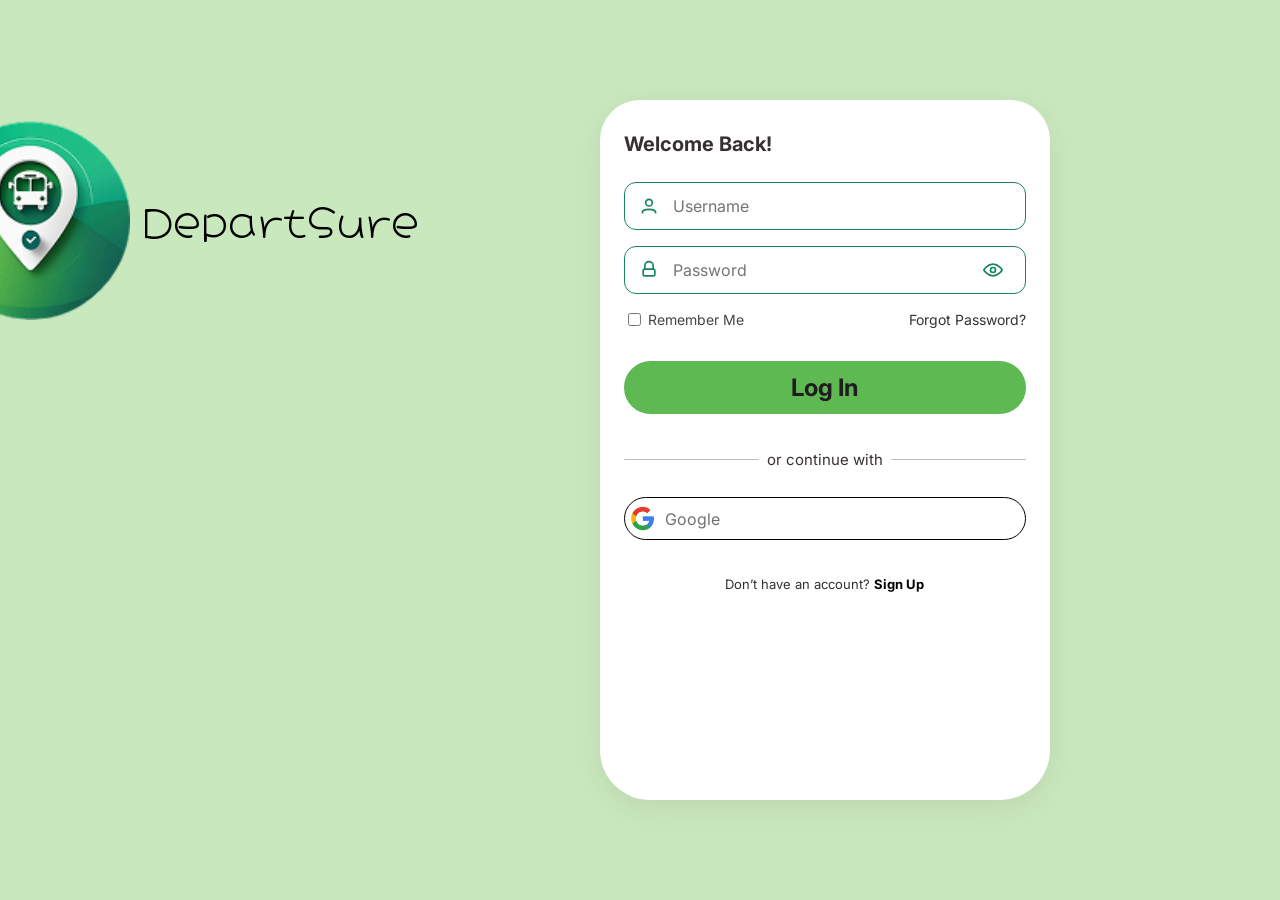
==== login.html @ 993c341a "finally" ====
<!DOCTYPE html>
<html lang="en">
<head>
  <meta charset="UTF-8" />
  <meta name="viewport" content="width=device-width, initial-scale=1.0" />
  <title>Login - DepartSure</title>
  <link rel="stylesheet" href="login.css" />
  <link href="https://fonts.googleapis.com/css2?family=Inter:ital,opsz,wght@0,14..32,100..900;1,14..32,100..900&display=swap" rel="stylesheet">
  <link href="https://fonts.googleapis.com/css2?family=Hachi+Maru+Pop&family=Inter:ital,opsz,wght@0,14..32,100..900;1,14..32,100..900&display=swap" rel="stylesheet">
</head>
<body>
  <div class="login-bg">
    <div class="login-flex">
      <div class="login-side">
        <div class="login-header">
          <img src="images/logo.png" alt="Logo" class="login-logo" />
          <div class="login-brand">
            <div class="login-title">DepartSure</div>
          </div>
        </div>
      </div>
      <div class="login-card">
        <h2 class="login-heading">Welcome Back!</h2>
        <form class="login-form">
          <div class="input-group">
            <span class="input-icon">
              <svg width="20" height="20" fill="none" stroke="#19835F" stroke-width="2" stroke-linecap="round" stroke-linejoin="round" viewBox="0 0 24 24"><circle cx="12" cy="8" r="4"/><path d="M4 20c0-4 8-4 8-4s8 0 8 4"/></svg>
            </span>
            <input type="text" placeholder="Username" class="login-input" />
          </div>
          <div class="input-group">
            <span class="input-icon">
              <svg width="20" height="20" fill="none" stroke="#19835F" stroke-width="2" stroke-linecap="round" stroke-linejoin="round" viewBox="0 0 24 24"><rect x="5" y="11" width="14" height="8" rx="2"/><path d="M7 11V7a5 5 0 0 1 10 0v4"/></svg>
            </span>
            <input type="password" placeholder="Password" class="login-input" id="password" />
            <span class="input-icon input-eye" onclick="togglePassword()">
              <svg id="eye-open" width="20" height="20" fill="none" stroke="#19835F" stroke-width="2" stroke-linecap="round" stroke-linejoin="round" viewBox="0 0 24 24"><path d="M1 12s4-7 11-7 11 7 11 7-4 7-11 7-11-7-11-7z"/><circle cx="12" cy="12" r="3"/></svg>
            </span>
          </div>
          <div class="login-options">
            <label class="remember-me"><input type="checkbox" /> Remember Me</label>
            <a href="#" class="forgot-link">Forgot Password?</a>
          </div>
          <button type="button" class="login-btn" onclick="window.location.href='home.html'">Log In</button>
        </form>
        <div class="login-or">
          <span class="divider"></span>
          <span>or continue with</span>
          <span class="divider"></span>
        </div>
        <div class="login-socials">
          <button class="login-social google">
            <span class="social-icon">
              <img src="images/google.png" alt="Google" class="social-icon-img" />
            </span>
            Google
          </button>
        </div>
        <div class="login-signup">
          Don’t have an account? <a href="signup.html">Sign Up</a>
        </div>
      </div>
    </div>
  </div>
  <script>
    function togglePassword() {
      var pwd = document.getElementById('password');
      if (pwd.type === 'password') {
        pwd.type = 'text';
      } else {
        pwd.type = 'password';
      }
    }
  </script>
</body>
</html>
---- login.css ----
*, *::before, *::after {
  box-sizing: border-box;
}
body, html {
  min-height: 100vh;
  margin: 0;
  padding: 0;
  font-family: Inter;
  background: #CAE8BD;
  overflow: hidden;
}

.login-bg {
  display: flex;
  flex-direction: column;
  align-items: center;
  justify-content: flex-start;
  min-height: 100vh;
  min-width: 100vw;
  background: #CAE8BD;
  padding: 0 0;
}

.login-card {
  background: #fff;
  border-radius: 40px 40px 50px 50px;
  padding: 32px 24px 24px 24px;
  max-width: 450px;
  width: 100%;
  margin: 0 auto;
  box-shadow: 0 8px 32px 0 rgba(0,0,0,0.08);
  display: flex;
  flex-direction: column;
  align-items: center;
  gap: 18px;
  min-height: 700px;
}

.login-header {
  display: flex;
  flex-direction: row;
  align-items: center;
  justify-content: center;
  gap: 12px;
  margin-top: 20px;
  margin-bottom: 10px;
  margin-left: -10em;
}

.login-logo {
  width: 150px;
  height: 150px;
}

.login-brand {
  display: flex;
  flex-direction: column;
  align-items: flex-start;
  justify-content: center;
}

.login-title {
  font-family: Hachi Maru Pop;
  font-size: 36px;
  color: #000;
  font-weight: 400;
  line-height: 31px;
  margin-bottom: 2px;
}

.login-heading {
  font-family: Inter;
  font-size: 20px;
  color: #363130;
  font-weight: 700;
  margin: 0 0 8px 0;
  text-align: left;
  width: 100%;
}

.login-form {
  display: flex;
  flex-direction: column;
  gap: 16px;
  width: 100%;
}

.input-group {
  display: flex;
  align-items: center;
  background: #fff;
  border: 1.5px solid #19835F;
  border-radius: 12px;
  padding: 12px 12px 12px 12px;
  height: 48px;
  margin-bottom: 0;
}

.input-icon {
  display: flex;
  align-items: center;
  justify-content: center;
  margin-right: 8px;
  color: #19835F;
  min-width: 24px;
}

.input-eye {
  margin-left: auto;
  cursor: pointer;
}

.login-input {
  border: none;
  outline: none;
  font-size: 16px;
  font-family: Inter;
  color: #363130;
  height: 44px;
  padding: 0 4px;
}

.login-options {
  display: flex;
  flex-direction: row;
  justify-content: space-between;
  align-items: center;
  font-size: 14px;
  color: #454545;
  margin-bottom: 8px;
  width: 100%;
}

.remember-me {
  display: flex;
  align-items: center;
  gap: 4px;
}

.forgot-link {
  color: #363130;
  text-decoration: none;
  font-size: 14px;
}

.login-btn {
  width: 100%;
  padding: 12px 0;
  background: #5EB952;
  color: #1e1e1e;
  border: none;
  border-radius: 30px;
  font-size: 24px;
  font-family: Inter;
  font-weight: 700;
  cursor: pointer;
  margin-top: 8px;
}
.login-btn:hover {
  background: #b0db9c;
}

.login-or {
  display: flex;
  align-items: center;
  width: 100%;
  color: #363130;
  font-size: 15px;
  margin: 18px 0 0 0;
  gap: 8px;
}
.divider {
  flex: 1;
  height: 1.5px;
  background: #bdbdbd;
  border-radius: 1px;
}

.login-socials {
  display: flex;
  flex-direction: row;
  gap: 16px;
  width: 100%;
  justify-content: center;
  margin-top: 10px;
}

.login-social {
  flex: 1;
  padding: 8px 0;
  border: 1.5px solid #19835F;
  border-radius: 30px;
  font-size: 15px;
  color: #363130;
  background: #fff;
  cursor: pointer;
  display: flex;
  align-items: center;
  justify-content: center;
  gap: 8px;
  font-family: Inter;
  font-weight: 700;
}

.login-social.google {
  border-color: #000;
  color: #EA4335;
}
.social-icon {
  display: flex;
  align-items: center;
  justify-content: center;
}

.login-signup {
  text-align: center;
  color: #363130;
  font-family: Inter;
  font-size: 13px;
  margin-top: 18px;
}

.login-signup a {
  color: #000;
  text-decoration: none;
  font-weight: 700;
}

.login-signup a:hover {
  color: #43793C;
}

.login-social span, .login-social.google, .login-social.facebook {
  font-family: Inter;
  font-size: 16px;
  font-weight: 400;
  color: #363130b0;
}

.login-social {
  display: flex;
  align-items: center;
  justify-content: flex-start;
  gap: 10px;
  padding-left: 5px;
}

.login-social .social-icon img {
  width: 25px;
  height: 25px;
}

.login-flex {
  display: flex;
  flex-direction: row;
  align-items: center;
  justify-content: center;
  width: 100%;
  max-width: 1100px;
  gap: 40px;
  padding-top: 100px;
}

@media (max-width: 800px) {
  .login-flex {
    padding-top: 0;
    flex-direction: column;
    gap: 0;
  }
  .login-side {
    margin-bottom: 20px;
  }
}

.login-side {
  display: flex;
  flex-direction: column;
  align-items: center;
  justify-content: center;
  min-width: 300px;
  max-width: 400px;
}

@media (min-width: 801px) {
  .login-flex {
    align-items: flex-start;
  }
  .login-side {
    align-items: flex-start;
    justify-content: flex-start;
  }
  .login-logo {
    width: 200px;
    height: 200px;
  }
  .login-title {
    font-size: 38px;
    line-height: 48px;
  }
  .login-subtitle {
    font-size: 18px;
    line-height: 28px;
  }
}
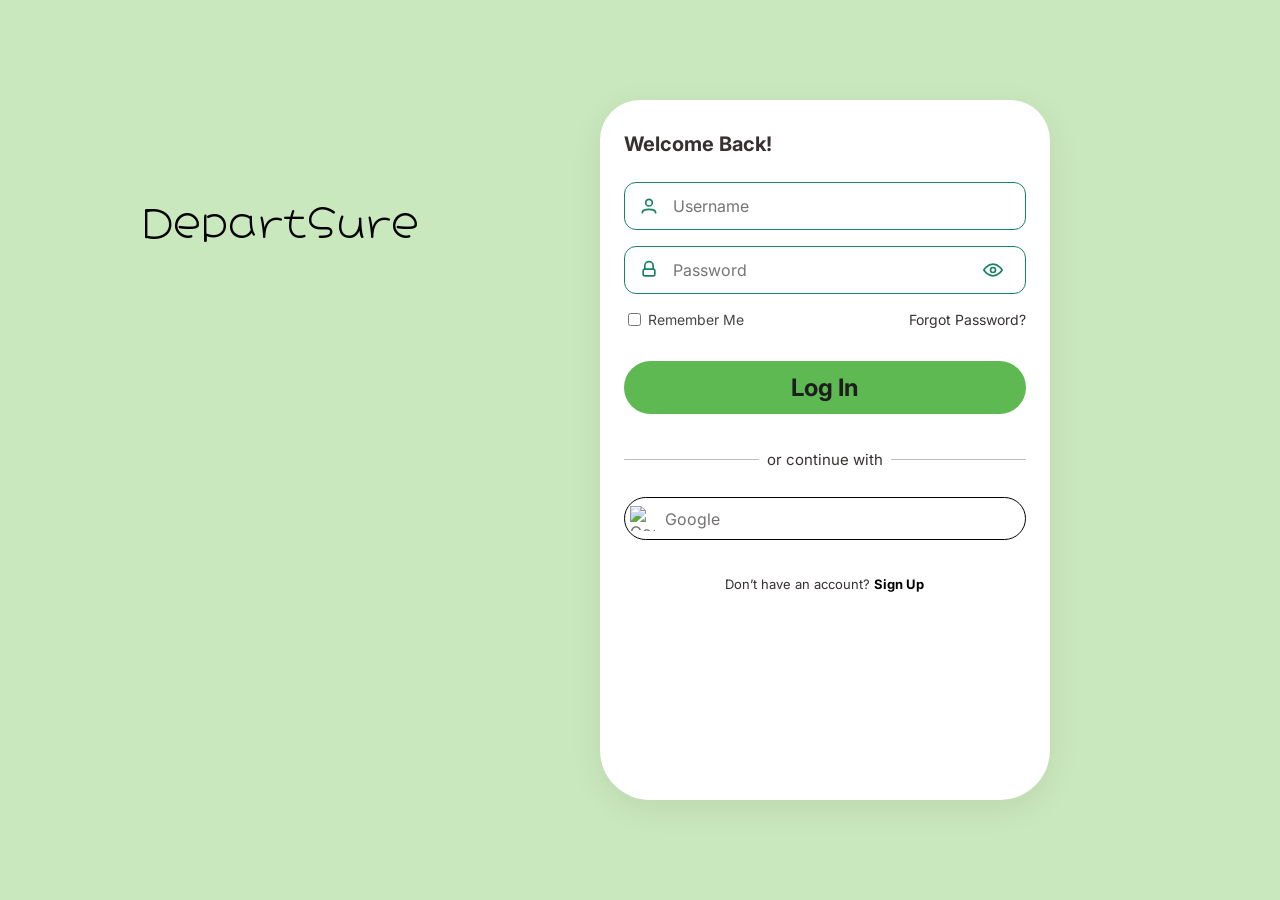
==== commit 796c9f79: "Update login.html" ====
--- a/login.html
+++ b/login.html
@@ -13,7 +13,7 @@
     <div class="login-flex">
       <div class="login-side">
         <div class="login-header">
-          <img src="images/logo.png" alt="Logo" class="login-logo" />
+          <img src="../Final/images/logo.png" alt="Logo" class="login-logo" />
           <div class="login-brand">
             <div class="login-title">DepartSure</div>
           </div>
@@ -51,7 +51,7 @@
         <div class="login-socials">
           <button class="login-social google">
             <span class="social-icon">
-              <img src="images/google.png" alt="Google" class="social-icon-img" />
+              <img src="../Final/images/google.png" alt="Google" class="social-icon-img" />
             </span>
             Google
           </button>
@@ -73,4 +73,4 @@
     }
   </script>
 </body>
-</html>+</html>
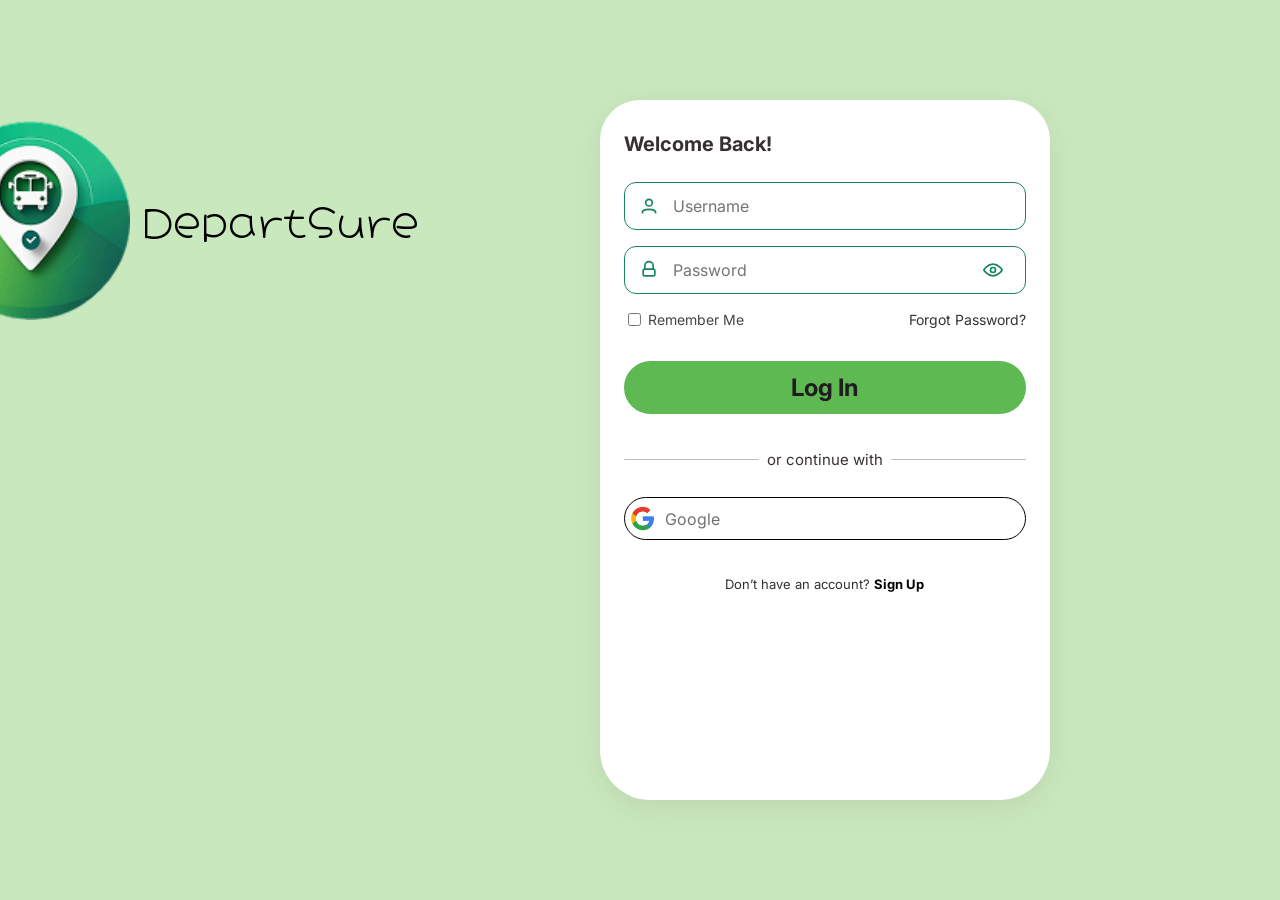
==== commit 8d7c5f8c: "pls" ====
--- a/login.html
+++ b/login.html
@@ -1,10 +1,10 @@
 <!DOCTYPE html>
 <html lang="en">
 <head>
-  <meta charset="UTF-8" />
-  <meta name="viewport" content="width=device-width, initial-scale=1.0" />
+  <meta charset="UTF-8">
+  <meta name="viewport" content="width=device-width, initial-scale=1.0">
   <title>Login - DepartSure</title>
-  <link rel="stylesheet" href="login.css" />
+  <link rel="stylesheet" href="login.css">
   <link href="https://fonts.googleapis.com/css2?family=Inter:ital,opsz,wght@0,14..32,100..900;1,14..32,100..900&display=swap" rel="stylesheet">
   <link href="https://fonts.googleapis.com/css2?family=Hachi+Maru+Pop&family=Inter:ital,opsz,wght@0,14..32,100..900;1,14..32,100..900&display=swap" rel="stylesheet">
 </head>
@@ -13,7 +13,7 @@
     <div class="login-flex">
       <div class="login-side">
         <div class="login-header">
-          <img src="../Final/images/logo.png" alt="Logo" class="login-logo" />
+          <img src="/images/logo.png" alt="Logo" class="login-logo">
           <div class="login-brand">
             <div class="login-title">DepartSure</div>
           </div>
@@ -26,13 +26,13 @@
             <span class="input-icon">
               <svg width="20" height="20" fill="none" stroke="#19835F" stroke-width="2" stroke-linecap="round" stroke-linejoin="round" viewBox="0 0 24 24"><circle cx="12" cy="8" r="4"/><path d="M4 20c0-4 8-4 8-4s8 0 8 4"/></svg>
             </span>
-            <input type="text" placeholder="Username" class="login-input" />
+            <input type="text" placeholder="Username" class="login-input">
           </div>
           <div class="input-group">
             <span class="input-icon">
               <svg width="20" height="20" fill="none" stroke="#19835F" stroke-width="2" stroke-linecap="round" stroke-linejoin="round" viewBox="0 0 24 24"><rect x="5" y="11" width="14" height="8" rx="2"/><path d="M7 11V7a5 5 0 0 1 10 0v4"/></svg>
             </span>
-            <input type="password" placeholder="Password" class="login-input" id="password" />
+            <input type="password" placeholder="Password" class="login-input" id="password">
             <span class="input-icon input-eye" onclick="togglePassword()">
               <svg id="eye-open" width="20" height="20" fill="none" stroke="#19835F" stroke-width="2" stroke-linecap="round" stroke-linejoin="round" viewBox="0 0 24 24"><path d="M1 12s4-7 11-7 11 7 11 7-4 7-11 7-11-7-11-7z"/><circle cx="12" cy="12" r="3"/></svg>
             </span>
@@ -51,7 +51,7 @@
         <div class="login-socials">
           <button class="login-social google">
             <span class="social-icon">
-              <img src="../Final/images/google.png" alt="Google" class="social-icon-img" />
+              <img src="./images/google.png" alt="Google" class="social-icon-img">
             </span>
             Google
           </button>
@@ -73,4 +73,4 @@
     }
   </script>
 </body>
-</html>
+</html>
